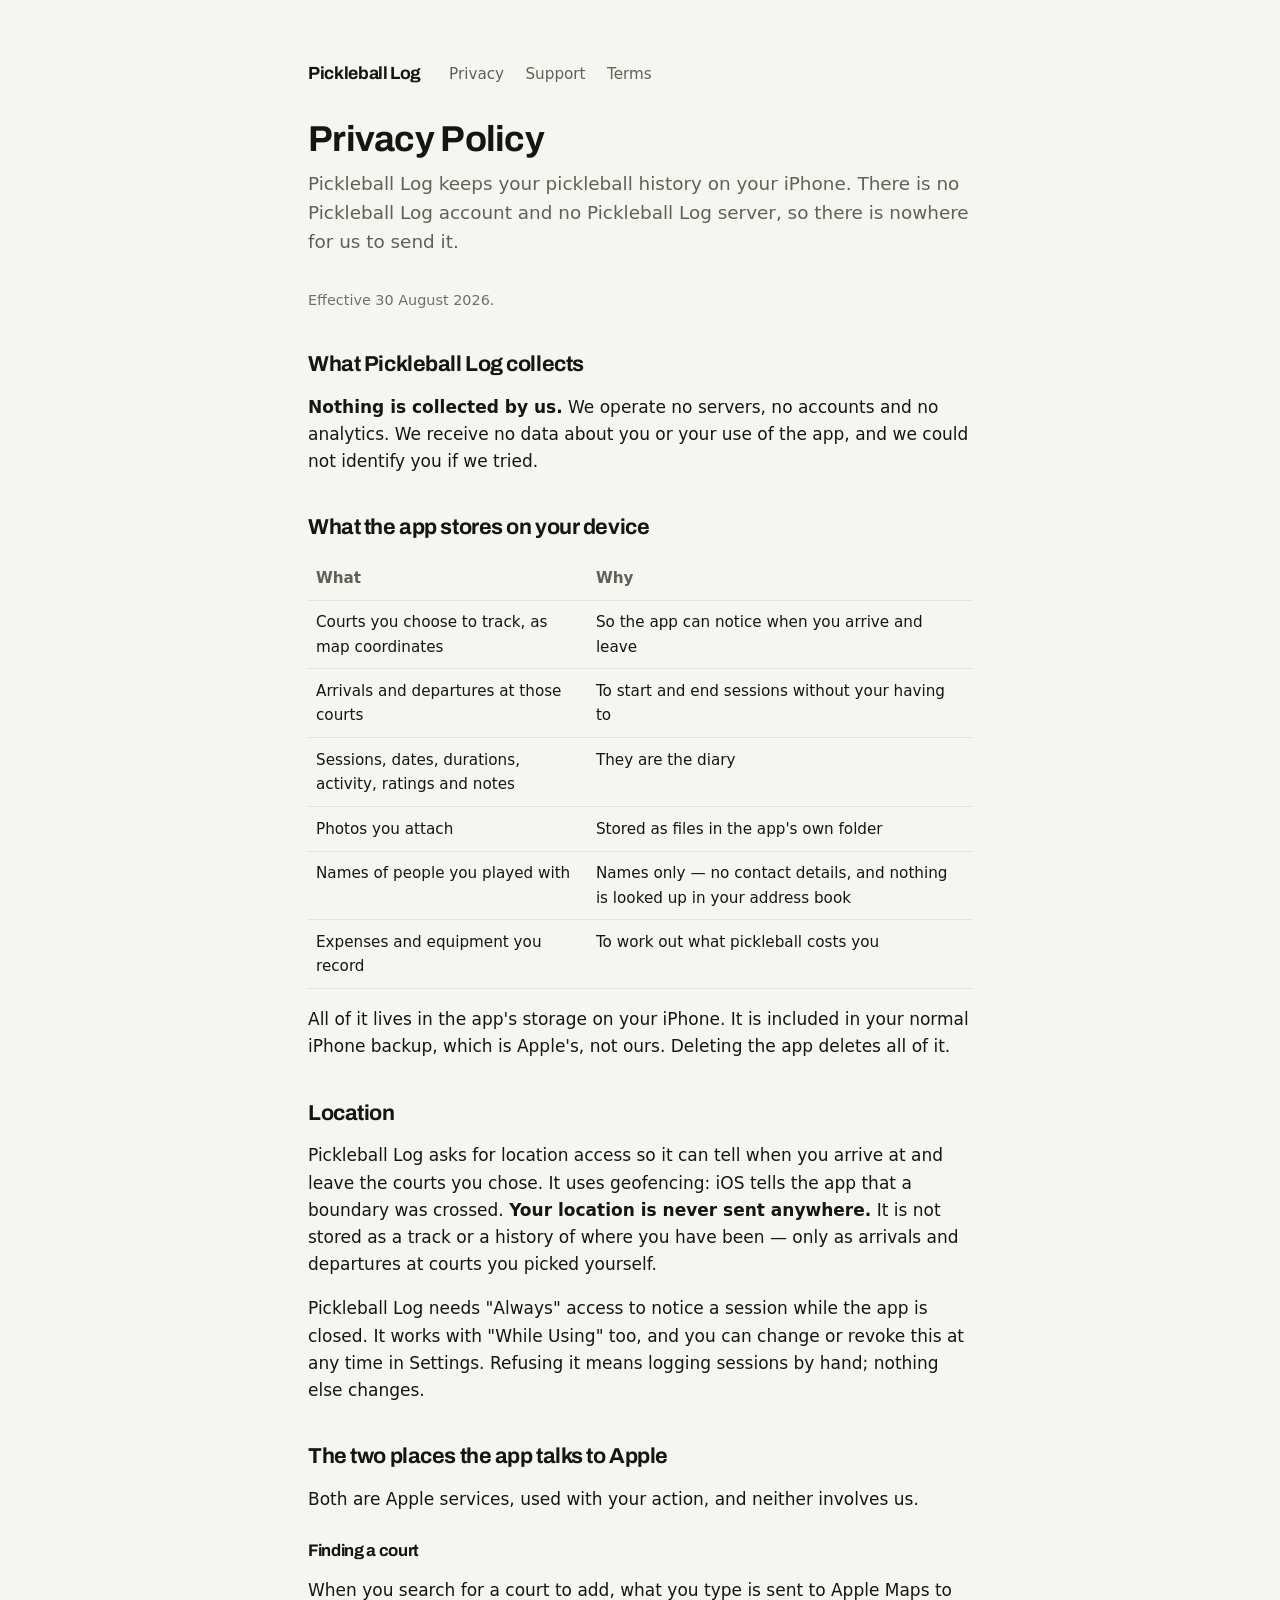
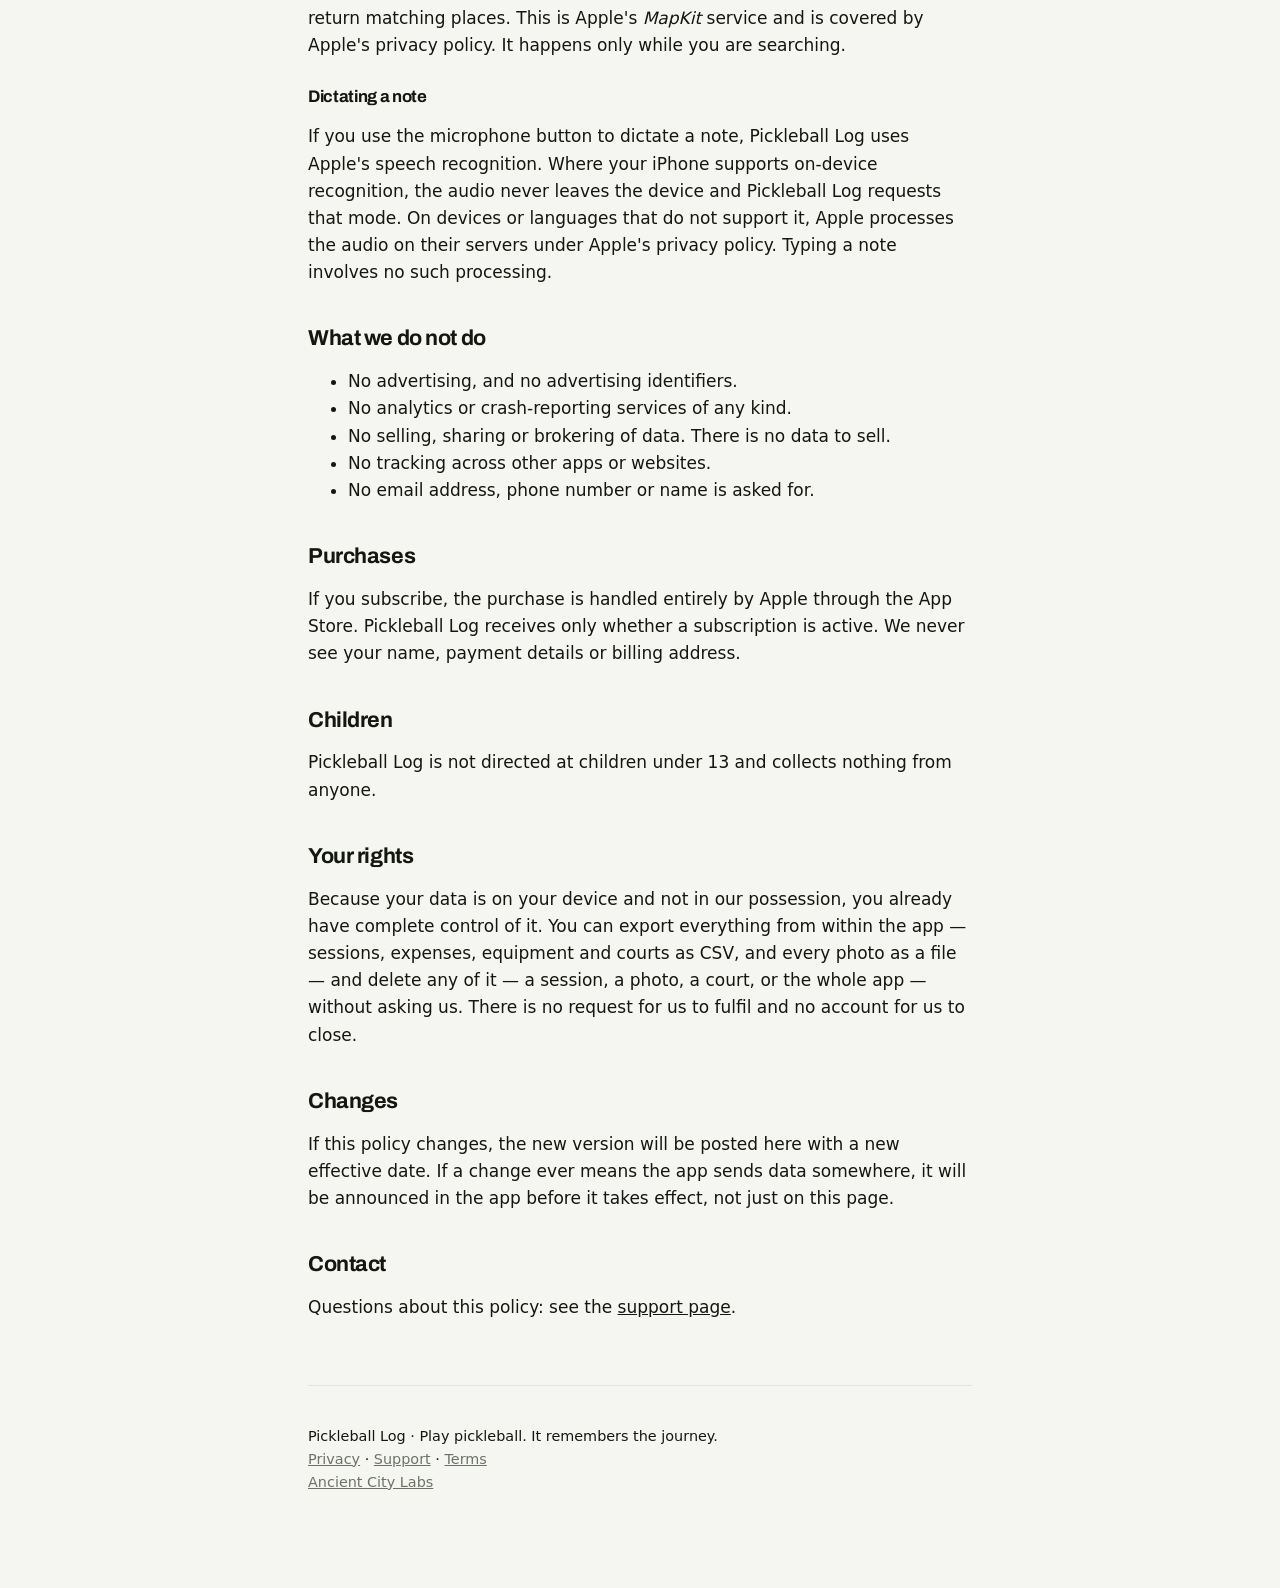
==== privacy.html @ 8db6ce70 "The pages the App Store requires, under the name that shipped Carried over from picklelog-site, with" ====
<!DOCTYPE html>
<html lang="en">
<head>
<meta charset="utf-8">
<meta name="viewport" content="width=device-width, initial-scale=1">
<link rel="preconnect" href="https://fonts.googleapis.com">
<link rel="preconnect" href="https://fonts.gstatic.com" crossorigin>
<link href="https://fonts.googleapis.com/css2?family=Archivo:wght@600;700&display=swap" rel="stylesheet">
<link rel="stylesheet" href="style.css">
<title>Privacy Policy — Pickleball Log</title>
<meta name="description" content="Pickleball Log stores everything on your iPhone. No account, no server, no analytics.">
</head>
<body>
<div class="wrap">
<header class="site">
  <a class="brand" href="index.html">Pickleball Log</a>
  <nav>
    <a href="privacy.html">Privacy</a>
    <a href="support.html">Support</a>
    <a href="terms.html">Terms</a>
  </nav>
</header>
<h1>Privacy Policy</h1>
<p class="lede">Pickleball Log keeps your pickleball history on your iPhone. There is
no Pickleball Log account and no Pickleball Log server, so there is nowhere for us to
send it.</p>
<p class="muted">Effective 30 August 2026.</p>

<h2>What Pickleball Log collects</h2>
<p><strong>Nothing is collected by us.</strong> We operate no servers, no
accounts and no analytics. We receive no data about you or your use of the app,
and we could not identify you if we tried.</p>

<h2>What the app stores on your device</h2>
<table>
  <tr><th>What</th><th>Why</th></tr>
  <tr><td>Courts you choose to track, as map coordinates</td>
      <td>So the app can notice when you arrive and leave</td></tr>
  <tr><td>Arrivals and departures at those courts</td>
      <td>To start and end sessions without your having to</td></tr>
  <tr><td>Sessions, dates, durations, activity, ratings and notes</td>
      <td>They are the diary</td></tr>
  <tr><td>Photos you attach</td>
      <td>Stored as files in the app's own folder</td></tr>
  <tr><td>Names of people you played with</td>
      <td>Names only — no contact details, and nothing is looked up in your address book</td></tr>
  <tr><td>Expenses and equipment you record</td>
      <td>To work out what pickleball costs you</td></tr>
</table>
<p>All of it lives in the app's storage on your iPhone. It is included in your
normal iPhone backup, which is Apple's, not ours. Deleting the app deletes all
of it.</p>

<h2>Location</h2>
<p>Pickleball Log asks for location access so it can tell when you arrive at and
leave the courts you chose. It uses geofencing: iOS tells the app that a
boundary was crossed. <strong>Your location is never sent anywhere.</strong> It
is not stored as a track or a history of where you have been — only as arrivals
and departures at courts you picked yourself.</p>
<p>Pickleball Log needs "Always" access to notice a session while the app is closed.
It works with "While Using" too, and you can change or revoke this at any time
in Settings. Refusing it means logging sessions by hand; nothing else changes.</p>

<h2>The two places the app talks to Apple</h2>
<p>Both are Apple services, used with your action, and neither involves us.</p>
<h3>Finding a court</h3>
<p>When you search for a court to add, what you type is sent to Apple Maps to
return matching places. This is Apple's <em>MapKit</em> service and is covered by
Apple's privacy policy. It happens only while you are searching.</p>
<h3>Dictating a note</h3>
<p>If you use the microphone button to dictate a note, Pickleball Log uses Apple's
speech recognition. Where your iPhone supports on-device recognition, the audio
never leaves the device and Pickleball Log requests that mode. On devices or
languages that do not support it, Apple processes the audio on their servers
under Apple's privacy policy. Typing a note involves no such processing.</p>

<h2>What we do not do</h2>
<ul>
  <li>No advertising, and no advertising identifiers.</li>
  <li>No analytics or crash-reporting services of any kind.</li>
  <li>No selling, sharing or brokering of data. There is no data to sell.</li>
  <li>No tracking across other apps or websites.</li>
  <li>No email address, phone number or name is asked for.</li>
</ul>

<h2>Purchases</h2>
<p>If you subscribe, the purchase is handled entirely by Apple through the App
Store. Pickleball Log receives only whether a subscription is active. We never see
your name, payment details or billing address.</p>

<h2>Children</h2>
<p>Pickleball Log is not directed at children under 13 and collects nothing from
anyone.</p>

<h2>Your rights</h2>
<p>Because your data is on your device and not in our possession, you already
have complete control of it. You can export everything from within the app —
sessions, expenses, equipment and courts as CSV, and every photo as a file —
and delete any of it — a session, a photo, a court, or the whole app —
without asking us. There is no request for us to fulfil and no account for us to
close.</p>

<h2>Changes</h2>
<p>If this policy changes, the new version will be posted here with a new
effective date. If a change ever means the app sends data somewhere, it will be
announced in the app before it takes effect, not just on this page.</p>

<h2>Contact</h2>
<p>Questions about this policy: see the <a href="support.html">support
page</a>.</p>
<footer class="site">
  <p>Pickleball Log &middot; Play pickleball. It remembers the journey.<br>
  <a href="privacy.html">Privacy</a> &middot;
  <a href="support.html">Support</a> &middot;
  <a href="terms.html">Terms</a><br>
  <a href="https://ancientcitylabs.github.io/">Ancient City Labs</a></p>
</footer>
</div>
</body>
</html>
---- style.css ----
/* The app's own tokens, so the site and the product look like one thing.
   The lime is a fill that carries dark ink — never text on a light ground,
   where it runs at 1.21:1. Same rule as app/lib/ui/theme.dart. */
:root {
  --bg: #F5F6F2;
  --sf: #FFFFFF;
  --s2: #EBEEE5;
  --bd: #E1E4DB;
  --tp: #14170F;
  --ts: #5C6355;
  --tt: #6C7365;
  --pr: #B8FF3C;
  --ink: #14170F;
}
@media (prefers-color-scheme: dark) {
  :root {
    --bg: #0E1108; --sf: #171B12; --s2: #20261A; --bd: #2E3626;
    --tp: #F2F4EE; --ts: #A8B09C; --tt: #767E6B;
  }
}

* { box-sizing: border-box; }
body {
  margin: 0;
  background: var(--bg);
  color: var(--tp);
  font: 400 17px/1.6 -apple-system, BlinkMacSystemFont, 'SF Pro Text',
        'Helvetica Neue', system-ui, sans-serif;
  -webkit-text-size-adjust: 100%;
}
.wrap { max-width: 44rem; margin: 0 auto; padding: 2.5rem 1.25rem 5rem; }

h1, h2, h3, .brand {
  font-family: Archivo, -apple-system, BlinkMacSystemFont, system-ui, sans-serif;
  font-weight: 700;
  letter-spacing: -0.02em;
  line-height: 1.15;
}
h1 { font-size: 2.25rem; margin: 0 0 .5rem; }
h2 { font-size: 1.35rem; margin: 2.5rem 0 .5rem; }
h3 { font-size: 1.05rem; margin: 1.75rem 0 .35rem; }
p, li { color: var(--tp); }
.lede { font-size: 1.15rem; color: var(--ts); margin: 0 0 2rem; }
.muted { color: var(--tt); font-size: .9rem; }

header.site {
  display: flex; align-items: baseline; gap: .75rem;
  padding: 1.25rem 0 2rem; flex-wrap: wrap;
}
.brand { font-size: 1.1rem; text-decoration: none; color: var(--tp); }
nav a {
  color: var(--ts); text-decoration: none; font-size: .95rem; margin-left: 1rem;
}
nav a:hover, a:hover { text-decoration: underline; }
a { color: var(--tp); }

.card {
  background: var(--sf);
  border: 1px solid var(--bd);
  border-radius: 12px;
  padding: 1.25rem 1.5rem;
  margin: 1.5rem 0;
}
.card h3:first-child { margin-top: 0; }

/* The one place the lime appears: a fill carrying dark ink. */
.pill {
  display: inline-block; background: var(--pr); color: var(--ink);
  font-weight: 600; font-size: .8rem; letter-spacing: .04em;
  padding: .35rem .75rem; border-radius: 999px; text-transform: uppercase;
}

table { border-collapse: collapse; width: 100%; margin: 1rem 0; font-size: .95rem; }
th, td { text-align: left; padding: .6rem .5rem; border-bottom: 1px solid var(--bd); vertical-align: top; }
th { color: var(--ts); font-weight: 600; }

footer.site {
  margin-top: 4rem; padding-top: 1.5rem; border-top: 1px solid var(--bd);
  color: var(--tt); font-size: .9rem;
}
footer.site a { color: var(--tt); }
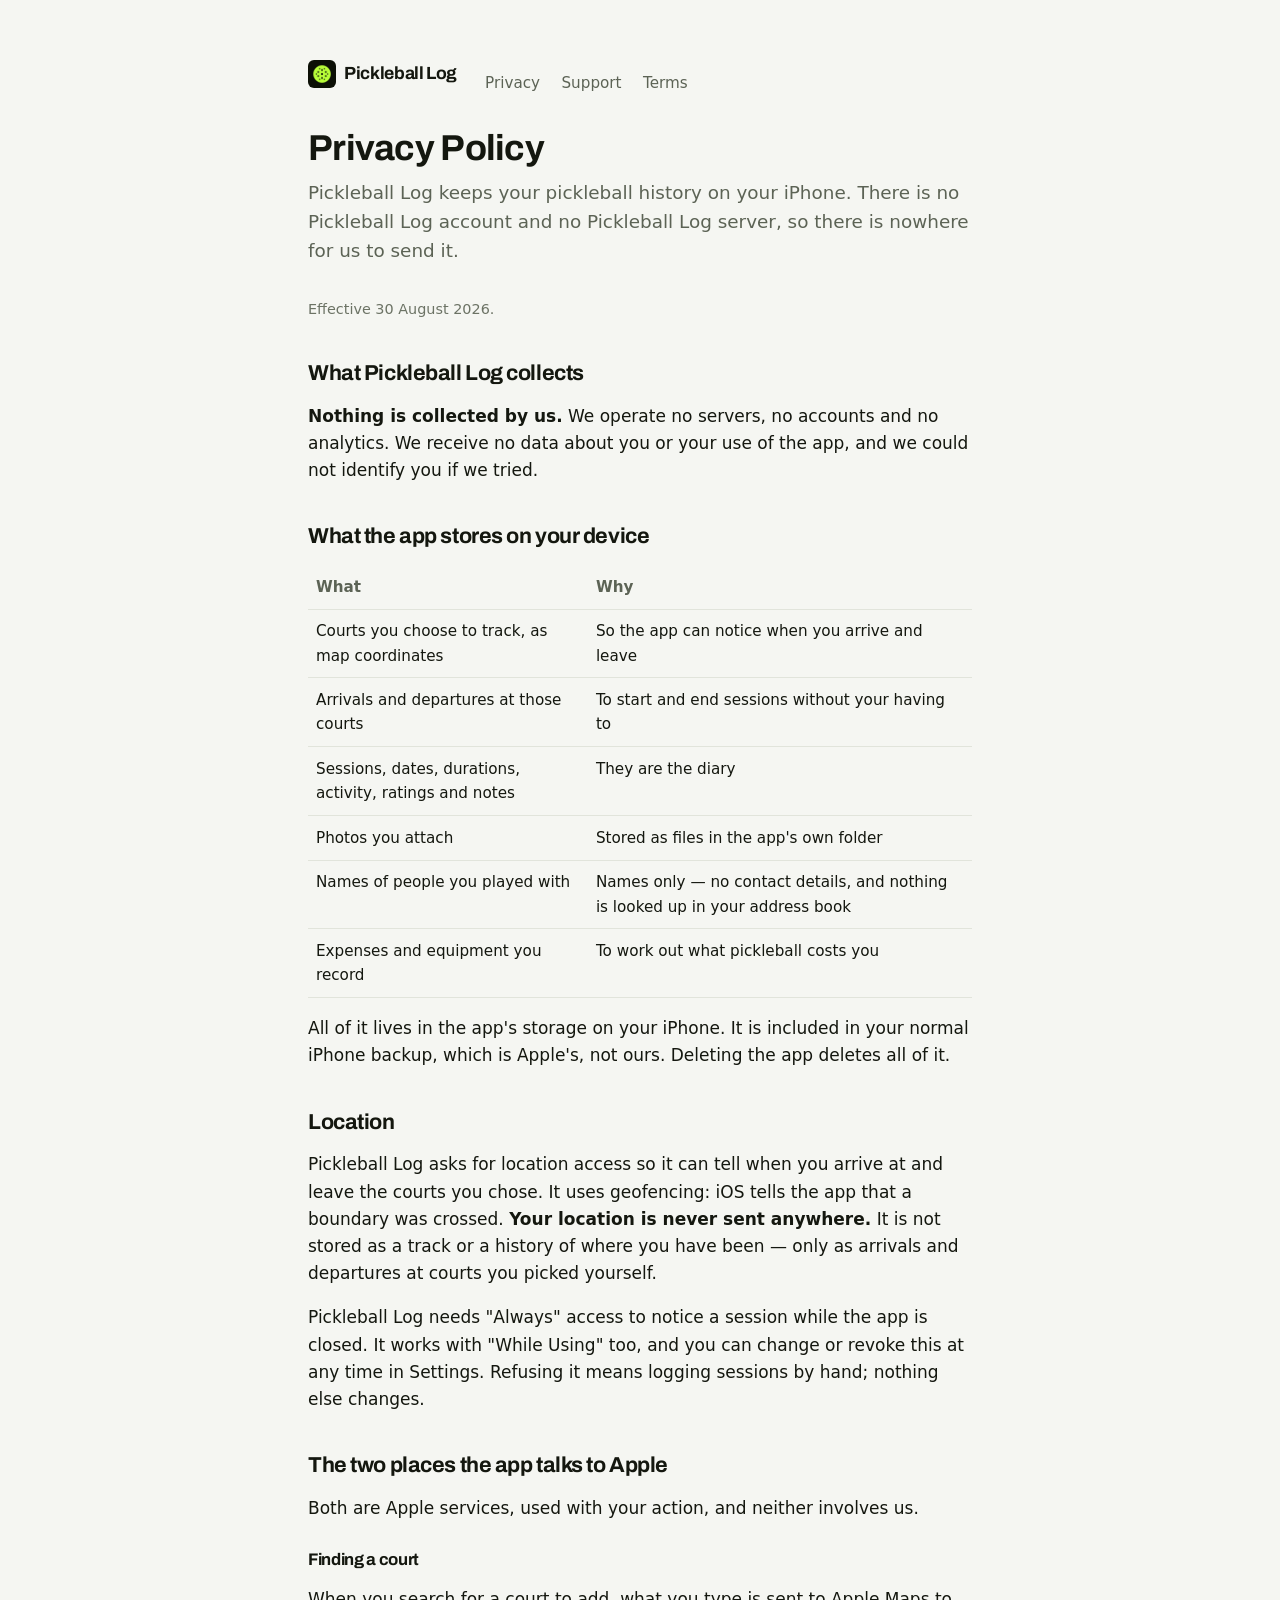
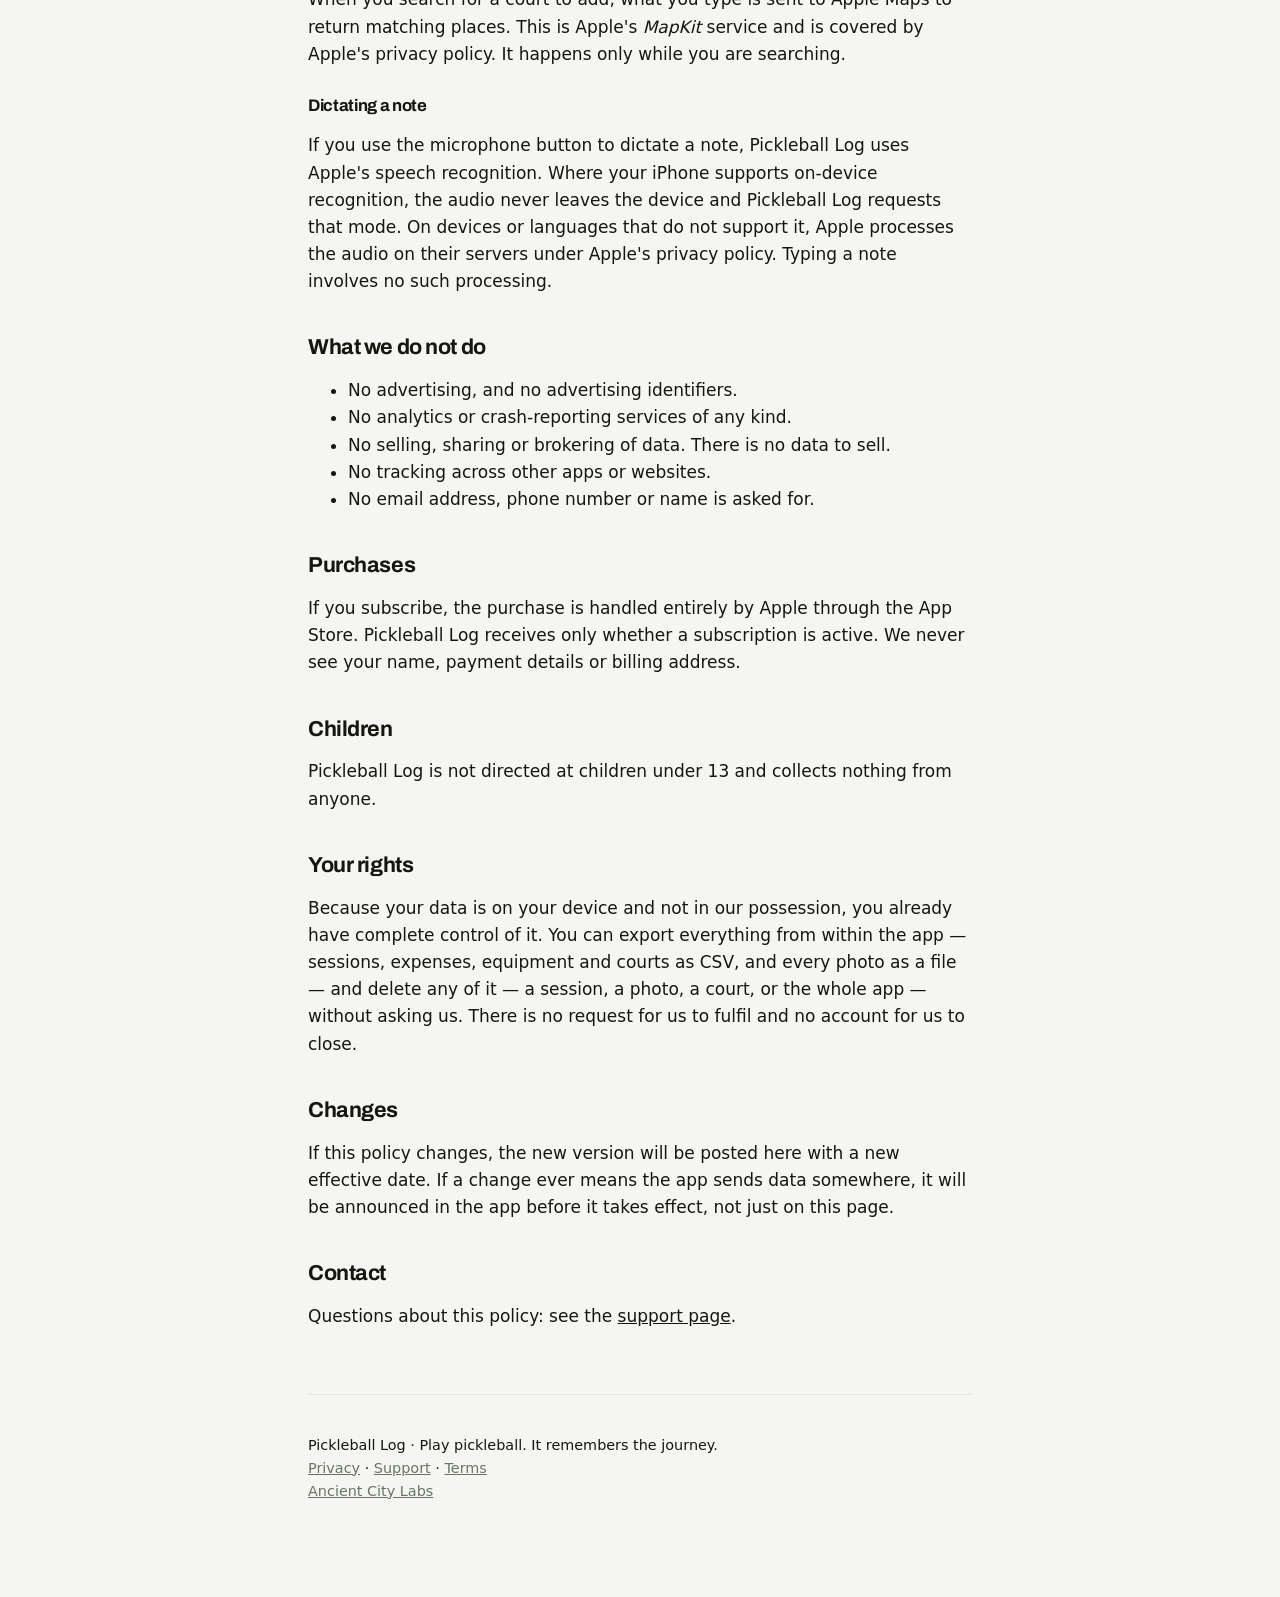
==== commit b0bd2515: "A page that shows the app, rather than only its small print The site existed to satisfy App Store Co" ====
--- a/privacy.html
+++ b/privacy.html
@@ -7,13 +7,18 @@
 <link rel="preconnect" href="https://fonts.gstatic.com" crossorigin>
 <link href="https://fonts.googleapis.com/css2?family=Archivo:wght@600;700&display=swap" rel="stylesheet">
 <link rel="stylesheet" href="style.css">
+<link rel="icon" href="img/icon.png">
+<link rel="apple-touch-icon" href="img/icon.png">
 <title>Privacy Policy — Pickleball Log</title>
 <meta name="description" content="Pickleball Log stores everything on your iPhone. No account, no server, no analytics.">
 </head>
 <body>
 <div class="wrap">
 <header class="site">
-  <a class="brand" href="index.html">Pickleball Log</a>
+  <a class="brand" href="index.html">
+    <img src="img/icon.png" alt="" class="brand-icon" width="28" height="28">
+    Pickleball Log
+  </a>
   <nav>
     <a href="privacy.html">Privacy</a>
     <a href="support.html">Support</a>
@@ -113,7 +118,7 @@
   <a href="privacy.html">Privacy</a> &middot;
   <a href="support.html">Support</a> &middot;
   <a href="terms.html">Terms</a><br>
-  <a href="https://ancientcitylabs.github.io/">Ancient City Labs</a></p>
+  <a href="https://ancientcitylabs.app/">Ancient City Labs</a></p>
 </footer>
 </div>
 </body>
--- a/style.css
+++ b/style.css
@@ -11,6 +11,13 @@
   --tt: #6C7365;
   --pr: #B8FF3C;
   --ink: #14170F;
+
+  /* Fixed, theme-independent. The inverted panel is always near-black olive,
+     because that is the only surface the lime may be used as ink on. */
+  --inv-bg: #14170F;
+  --inv-tp: #F2F4EE;
+  --inv-ts: #D6DACE;
+  --inv-tt: #8A9280;
 }
 @media (prefers-color-scheme: dark) {
   :root {
@@ -79,3 +86,146 @@
   color: var(--tt); font-size: .9rem;
 }
 footer.site a { color: var(--tt); }
+
+/* ===================================================================
+   Landing page. Everything above is shared with privacy/terms/support;
+   everything below is the marketing layout and is only used by index.
+   =================================================================== */
+
+/* The landing page runs wider than the prose pages, which keep the 44rem
+   measure set above — 60rem of legal text is a wall. */
+.wrap.home { max-width: 60rem; }
+.center { text-align: center; }
+p.center { max-width: 34rem; margin-left: auto; margin-right: auto; }
+
+.rule {
+  border: 0; border-top: 1px solid var(--bd);
+  margin: 4rem 0;
+}
+
+.brand { display: inline-flex; align-items: center; gap: .5rem; }
+.brand-icon { border-radius: 6px; vertical-align: middle; }
+
+/* --- The phone frame -------------------------------------------------
+   Drawn here rather than baked into the images, so the screenshots stay
+   the honest ones tool/screenshots.sh takes off a simulator. */
+.phone {
+  border: 1px solid var(--bd);
+  border-radius: 2rem;
+  padding: 6px;
+  background: var(--sf);
+  box-shadow: 0 12px 32px rgba(20, 23, 15, .10);
+  max-width: 20rem;
+  margin: 0 auto;
+}
+.phone img {
+  display: block; width: 100%; height: auto;
+  border-radius: 1.65rem;
+}
+.phone.sm { max-width: 14rem; }
+.hero-shot .phone { max-width: 17rem; }
+@media (prefers-color-scheme: dark) {
+  .phone { box-shadow: 0 12px 32px rgba(0, 0, 0, .45); }
+}
+
+/* --- Hero ------------------------------------------------------------ */
+.hero {
+  display: grid;
+  grid-template-columns: 1fr 17rem;
+  gap: 3.5rem; align-items: center;
+  margin: 0 0 3rem;
+}
+.hero > *, .feature > * { min-width: 0; }
+.hero h1 { font-size: 2.75rem; margin: .75rem 0 .75rem; }
+.hero .lede { margin-bottom: 1.75rem; }
+
+/* --- The App Store badge --------------------------------------------
+   Apple's own artwork, unmodified, from their Media Services endpoint.
+   It may not be recoloured or redrawn, so the "not yet" state greys the
+   whole badge out rather than restyling it. */
+.store { display: flex; align-items: center; gap: 1rem; flex-wrap: wrap; }
+.badge { display: inline-block; line-height: 0; }
+.badge img { height: 3.25rem; width: auto; }
+.store-note { margin: 0; color: var(--tt); font-size: .9rem; }
+
+.store[data-live="no"] .badge {
+  pointer-events: none;
+  filter: grayscale(1);
+  opacity: .4;
+}
+.store[data-live="yes"] .store-note { display: none; }
+.store[data-live="yes"] .badge:hover { opacity: .8; }
+
+/* --- Alternating feature rows ---------------------------------------- */
+.feature {
+  display: grid;
+  grid-template-columns: 1fr 1fr;
+  gap: 3rem; align-items: center;
+  margin: 3rem 0;
+}
+.feature h2 { margin-top: 0; }
+.feature-shots { display: flex; gap: 1rem; justify-content: center; }
+.feature.reverse .feature-copy { order: 2; }
+
+/* --- The privacy claim ----------------------------------------------
+   The one panel that inverts. The lime is allowed as ink here and only
+   here, because near-black olive is the surface it passes contrast on. */
+.claim {
+  background: var(--inv-bg);
+  border-radius: 16px;
+  padding: 2.5rem;
+  margin: 4rem 0;
+  text-align: center;
+}
+.claim h2 {
+  color: var(--pr);
+  font-size: 2.25rem;
+  margin: .25rem 0 1rem;
+}
+.claim p { color: var(--inv-ts); max-width: 40rem; margin: 0 auto 1rem; }
+.claim-kicker {
+  text-transform: uppercase; letter-spacing: .08em;
+  font-size: .75rem; font-weight: 600;
+  color: var(--inv-tt) !important;
+}
+.claim-punch { font-weight: 600; color: var(--inv-tp) !important; }
+.claim .muted, .claim .muted a { color: var(--inv-tt) !important; }
+
+/* --- Tiers ------------------------------------------------------------ */
+.tiers {
+  display: grid; grid-template-columns: 1fr 1fr;
+  gap: 1.5rem; margin: 2rem 0 1.5rem;
+}
+.tier {
+  background: var(--sf); border: 1px solid var(--bd);
+  border-radius: 12px; padding: 1.5rem;
+}
+.tier.paid { border-color: var(--tp); }
+.tier h3 { margin-top: 0; }
+.tier-price { font-family: Archivo, system-ui, sans-serif; font-weight: 700;
+  font-size: 1.75rem; margin: .25rem 0 0; letter-spacing: -.02em; }
+.tier-price span { font-size: 1rem; font-weight: 600; color: var(--ts); }
+.tier-alt { margin: .1rem 0 0; color: var(--tt); font-size: .9rem; }
+.tier ul { margin: 1.25rem 0 0; padding-left: 1.1rem; }
+.tier li { margin-bottom: .4rem; }
+
+/* --- Gallery ---------------------------------------------------------- */
+.gallery {
+  display: flex; gap: 1.25rem; justify-content: center;
+  flex-wrap: wrap; margin: 2rem 0;
+}
+
+/* --- Narrow screens --------------------------------------------------- */
+@media (max-width: 44rem) {
+  .hero, .feature, .tiers { grid-template-columns: 1fr; gap: 2rem; }
+  .hero h1 { font-size: 2.1rem; }
+  /* The headline's line break is a nicety on a wide screen and an overflow on
+     a narrow one — "It remembers the journey." cannot fit on one line at 390px. */
+  .hero h1 br { display: none; }
+  .feature.reverse .feature-copy { order: 0; }
+  .claim { padding: 2rem 1.25rem; }
+  .claim h2 { font-size: 1.8rem; }
+  .store { justify-content: flex-start; }
+  .phone.sm { max-width: 11rem; }
+  .rule { margin: 3rem 0; }
+}
